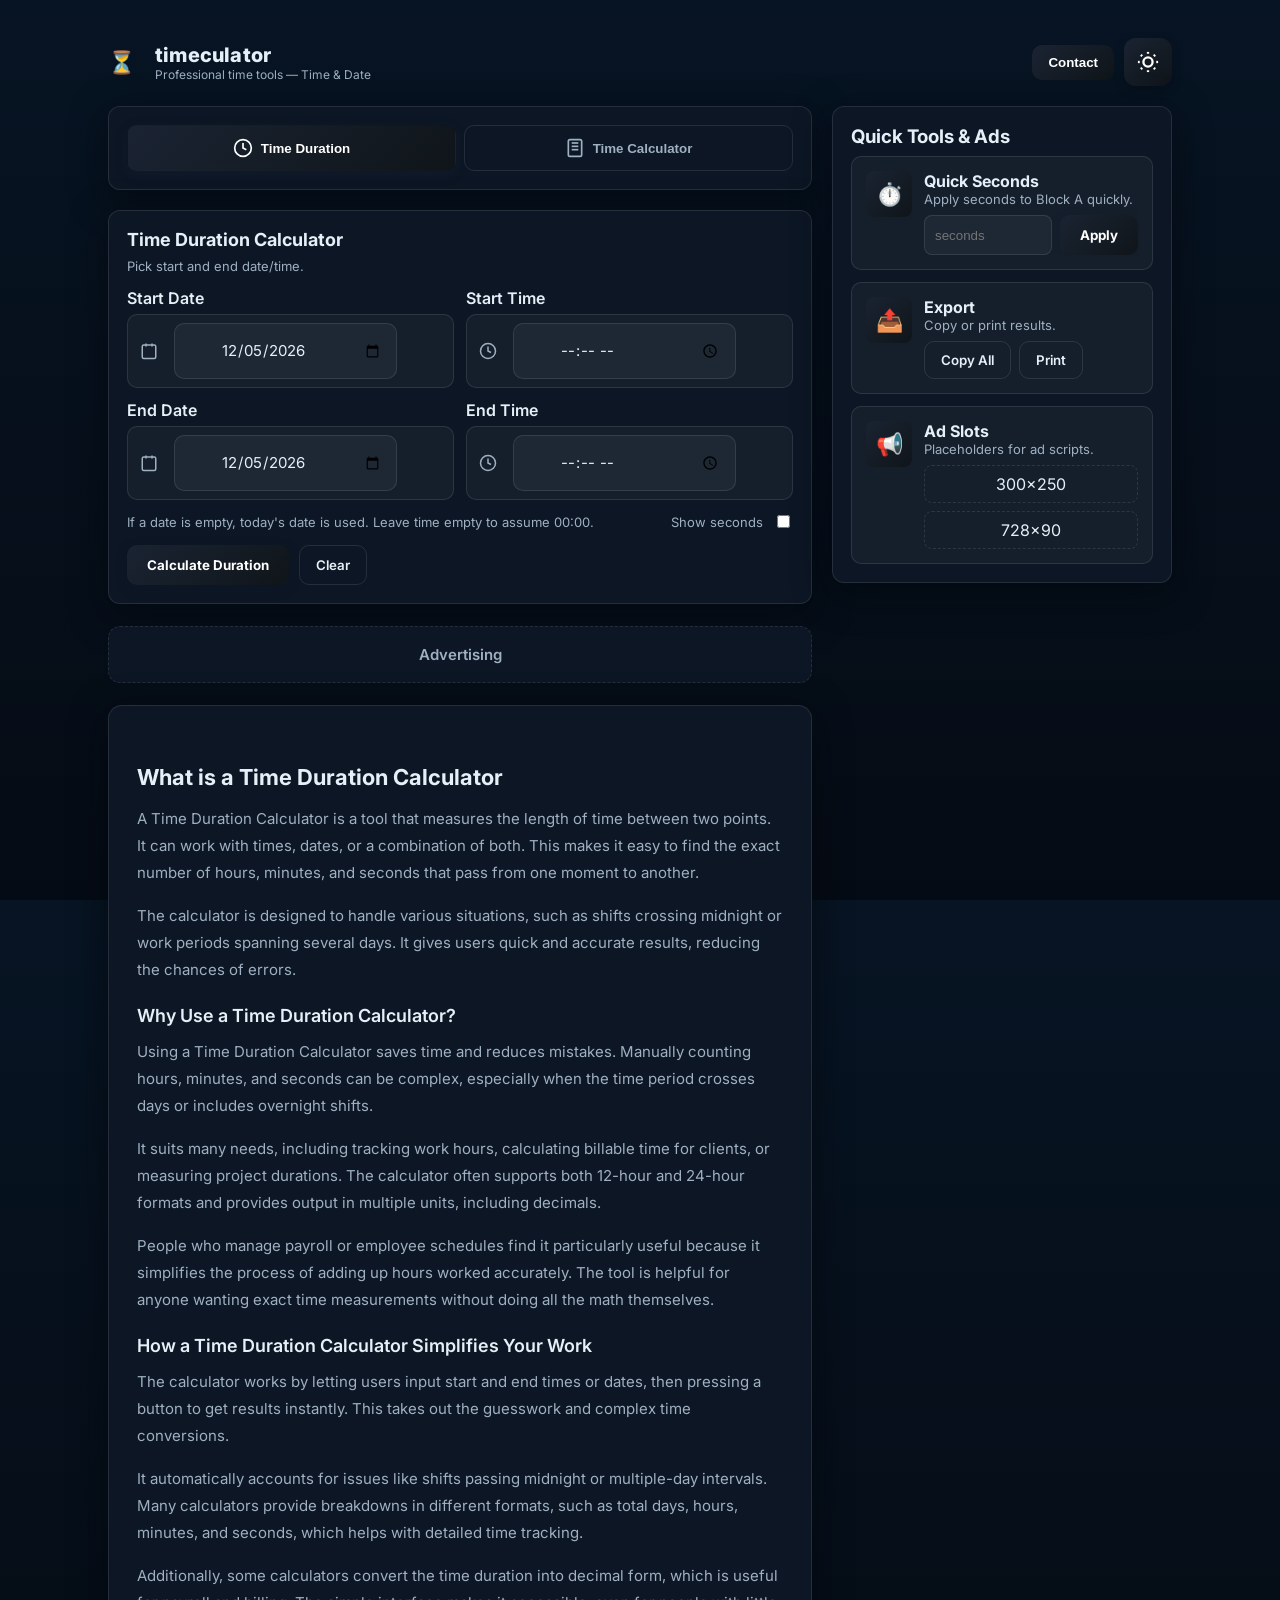
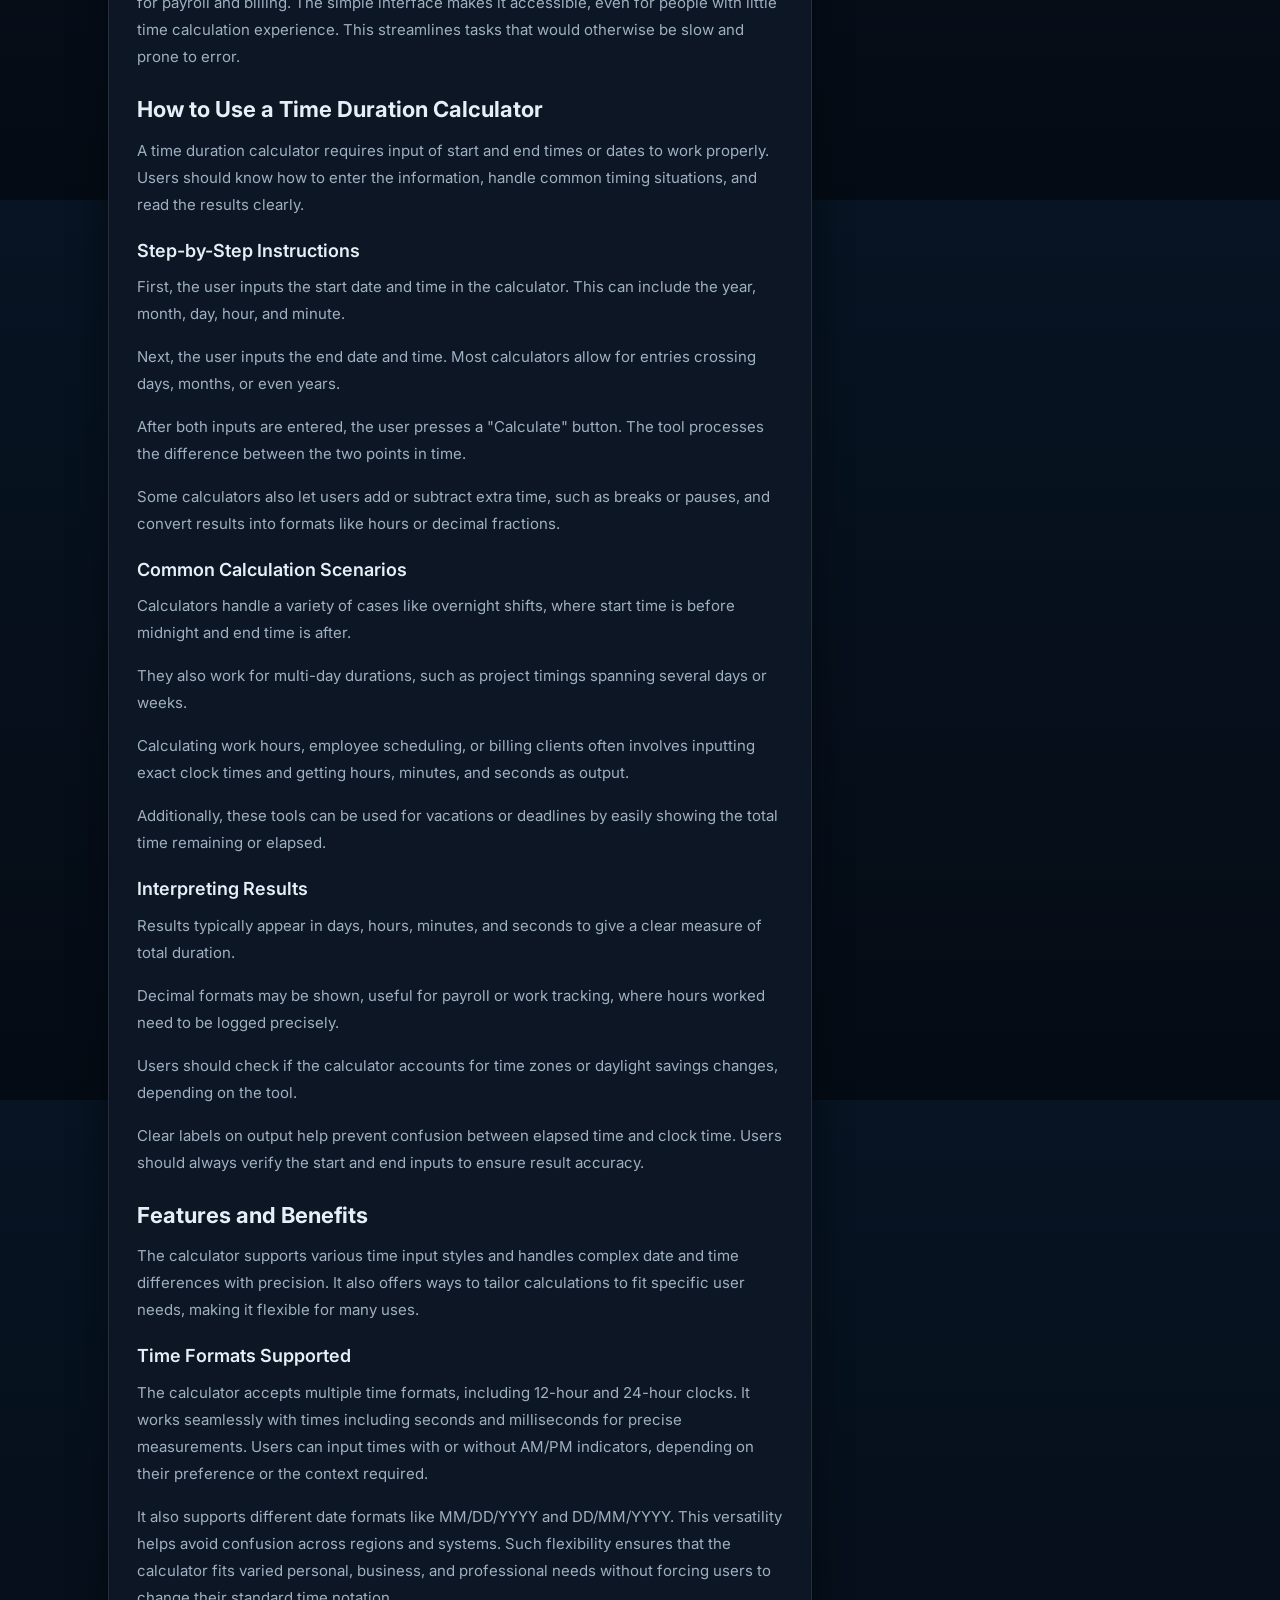
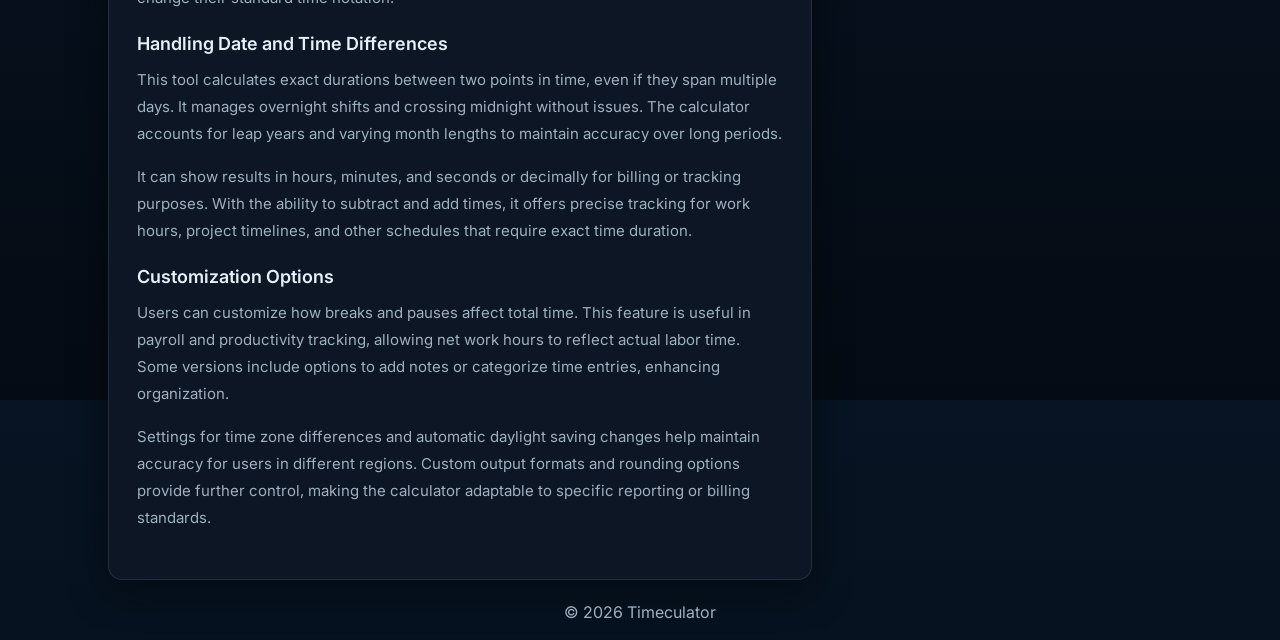
==== index.html @ 2ee6d4a3 "Add files via upload" ====
<!doctype html>
<html lang="en">
<head>
  <meta charset="utf-8" />
  <meta name="viewport" content="width=device-width, initial-scale=1" />
  <title>Time Duration Calculator</title>
  <link href="https://fonts.googleapis.com/css2?family=Inter:wght@300;400;600;700&display=swap" rel="stylesheet">
  <link rel="stylesheet" href="styles.css">
  <link rel="apple-touch-icon" sizes="180x180" href="favicon/apple-touch-icon.png">
  <link rel="icon" type="image/png" sizes="32x32" href="favicon/favicon-32x32.png">
  <link rel="icon" type="image/png" sizes="16x16" href="favicon/favicon-16x16.png">
  <link rel="manifest" href="favicon/site.webmanifest">
</head>
<body>
  <div class="wrap">
    <header>
      <div class="brand">
        <span style="font-size:22px;margin-right:6px">⏳</span>
        <div>
          <div class="title">timeculator</div>
          <div class="subtitle">Professional time tools — Time & Date</div>
        </div>
      </div>

      <div class="controls">
        <button id="contactOpen" class="contact-open" aria-haspopup="dialog">Contact</button>
        <button id="themeToggle" class="theme-btn" aria-label="Toggle theme" title="Toggle theme"></button>
      </div>
    </header>

    <main>
      <section>
        <!-- Calculator Mode Selector -->
        <div class="card mode-selector">
          <div class="mode-tabs">
            <button id="tabDuration" class="mode-tab active" data-mode="duration">
              <svg width="20" height="20" viewBox="0 0 24 24" fill="none" stroke="currentColor">
                <circle cx="12" cy="12" r="10"></circle>
                <polyline points="12 6 12 12 16 14"></polyline>
              </svg>
              Time Duration
            </button>
            <button id="tabCalculator" class="mode-tab" data-mode="calculator">
              <svg width="20" height="20" viewBox="0 0 24 24" fill="none" stroke="currentColor">
                <rect x="4" y="2" width="16" height="20" rx="2"></rect>
                <line x1="8" y1="6" x2="16" y2="6"></line>
                <line x1="8" y1="10" x2="16" y2="10"></line>
                <line x1="8" y1="14" x2="16" y2="14"></line>
              </svg>
              Time Calculator
            </button>
          </div>
        </div>

        <!-- Time Duration Calculator -->
        <div id="durationMode" class="card calculator-mode active">
          <h2>Time Duration Calculator</h2>
          <p class="muted" style="margin-top:8px">Pick start and end date/time.</p>

          <div style="margin-top:14px" class="form-grid duration">
            <div>
              <label style="font-weight:600;margin-bottom:6px;display:block">Start Date</label>
              <div class="input-wrap">
                <svg class="input-icon" viewBox="0 0 24 24" fill="none" stroke="currentColor">
                  <rect x="3" y="4" width="18" height="18" rx="2"></rect>
                  <line x1="16" y1="2" x2="16" y2="6"></line>
                  <line x1="8" y1="2" x2="8" y2="6"></line>
                </svg>
                <input id="startDate" type="date" />
              </div>
            </div>
            <div>
              <label style="font-weight:600;margin-bottom:6px;display:block">Start Time</label>
              <div class="input-wrap">
                <svg class="input-icon" viewBox="0 0 24 24" fill="none" stroke="currentColor">
                  <circle cx="12" cy="12" r="10"></circle>
                  <polyline points="12 6 12 12 16 14"></polyline>
                </svg>
                <input id="startTime" type="time" />
              </div>
            </div>

            <div>
              <label style="font-weight:600;margin-bottom:6px;display:block">End Date</label>
              <div class="input-wrap">
                <svg class="input-icon" viewBox="0 0 24 24" fill="none" stroke="currentColor">
                  <rect x="3" y="4" width="18" height="18" rx="2"></rect>
                  <line x1="16" y1="2" x2="16" y2="6"></line>
                  <line x1="8" y1="2" x2="8" y2="6"></line>
                </svg>
                <input id="endDate" type="date" />
              </div>
            </div>
            <div>
              <label style="font-weight:600;margin-bottom:6px;display:block">End Time</label>
              <div class="input-wrap">
                <svg class="input-icon" viewBox="0 0 24 24" fill="none" stroke="currentColor">
                  <circle cx="12" cy="12" r="10"></circle>
                  <polyline points="12 6 12 12 16 14"></polyline>
                </svg>
                <input id="endTime" type="time" />
              </div>
            </div>
          </div>

          <div style="margin-top:12px;display:flex;align-items:center;justify-content:space-between;flex-wrap:wrap;gap:10px">
            <div class="muted">If a date is empty, today's date is used. Leave time empty to assume 00:00.</div>
            <label class="muted" style="display:flex;align-items:center;gap:8px">
              Show seconds 
              <input id="showSeconds" type="checkbox" style="margin-left:6px;cursor:pointer" />
            </label>
          </div>

          <div class="actions">
            <button id="calcDuration" class="primary">Calculate Duration</button>
            <button id="clearDuration" class="ghost">Clear</button>
          </div>

          <div id="durationResult" class="result-card" style="margin-top:14px;display:none">
            <div class="result-header">
              <div class="big-number" id="durationMain">0d 0h 0m</div>
              <div class="result-subtitle" id="durationSub">Detailed breakdown below</div>
              <div class="result-pills" id="durationPills"></div>
              <div class="result-meta" id="durationMeta"></div>
            </div>
            <div class="result-actions">
              <button id="copyDuration" class="ghost">Copy</button>
              <button id="shareDuration" class="ghost">Share</button>
            </div>
          </div>
        </div>

        <!-- Time Calculator (Block A ± Block B) -->
        <div id="calculatorMode" class="card calculator-mode">
          <h2>Time Calculator (Block A ± Block B)</h2>
          <p class="muted" style="margin-top:8px">Enter Day / Hour / Minute / Second for each block, then choose Add or Subtract.</p>

          <div style="margin-top:14px" class="form-grid blocks">
            <div class="input-wrap">
              <svg class="input-icon" viewBox="0 0 24 24" fill="none" stroke="currentColor">
                <path d="M3 12h18"></path>
              </svg>
              <input id="aDays" type="number" inputmode="numeric" min="0" placeholder="Days" />
              <div class="stepper">
                <button class="step-up" data-target="aDays" type="button">+</button>
                <button class="step-down" data-target="aDays" type="button">−</button>
              </div>
            </div>

            <div class="input-wrap">
              <svg class="input-icon" viewBox="0 0 24 24" fill="none" stroke="currentColor">
                <path d="M12 2v4"/><path d="M12 18v4"/>
              </svg>
              <input id="aHours" type="number" inputmode="numeric" min="0" max="23" placeholder="Hours" />
              <div class="stepper">
                <button class="step-up" data-target="aHours" type="button">+</button>
                <button class="step-down" data-target="aHours" type="button">−</button>
              </div>
            </div>

            <div class="input-wrap">
              <svg class="input-icon" viewBox="0 0 24 24" fill="none" stroke="currentColor">
                <path d="M21 12v6a2 2 0 0 1-2 2H5"/>
              </svg>
              <input id="aMinutes" type="number" inputmode="numeric" min="0" max="59" placeholder="Minutes" />
              <div class="stepper">
                <button class="step-up" data-target="aMinutes" type="button">+</button>
                <button class="step-down" data-target="aMinutes" type="button">−</button>
              </div>
            </div>

            <div class="input-wrap">
              <svg class="input-icon" viewBox="0 0 24 24" fill="none" stroke="currentColor">
                <circle cx="12" cy="12" r="3"/>
              </svg>
              <input id="aSeconds" type="number" inputmode="numeric" min="0" max="59" placeholder="Seconds" />
              <div class="stepper">
                <button class="step-up" data-target="aSeconds" type="button">+</button>
                <button class="step-down" data-target="aSeconds" type="button">−</button>
              </div>
            </div>

            <div style="grid-column:1/-1;margin-top:6px">
              <label style="font-weight:600;margin-bottom:6px;display:block">Operation</label>
              <select id="opType2">
                <option value="add">Add (A + B)</option>
                <option value="subtract">Subtract (A − B)</option>
              </select>
            </div>

            <div class="input-wrap">
              <svg class="input-icon" viewBox="0 0 24 24" fill="none" stroke="currentColor">
                <path d="M3 12h18"></path>
              </svg>
              <input id="bDays" type="number" inputmode="numeric" min="0" placeholder="Days" />
              <div class="stepper">
                <button class="step-up" data-target="bDays" type="button">+</button>
                <button class="step-down" data-target="bDays" type="button">−</button>
              </div>
            </div>

            <div class="input-wrap">
              <svg class="input-icon" viewBox="0 0 24 24" fill="none" stroke="currentColor">
                <path d="M12 2v4"/><path d="M12 18v4"/>
              </svg>
              <input id="bHours" type="number" inputmode="numeric" min="0" max="23" placeholder="Hours" />
              <div class="stepper">
                <button class="step-up" data-target="bHours" type="button">+</button>
                <button class="step-down" data-target="bHours" type="button">−</button>
              </div>
            </div>

            <div class="input-wrap">
              <svg class="input-icon" viewBox="0 0 24 24" fill="none" stroke="currentColor">
                <path d="M21 12v6a2 2 0 0 1-2 2H5"/>
              </svg>
              <input id="bMinutes" type="number" inputmode="numeric" min="0" max="59" placeholder="Minutes" />
              <div class="stepper">
                <button class="step-up" data-target="bMinutes" type="button">+</button>
                <button class="step-down" data-target="bMinutes" type="button">−</button>
              </div>
            </div>

            <div class="input-wrap">
              <svg class="input-icon" viewBox="0 0 24 24" fill="none" stroke="currentColor">
                <circle cx="12" cy="12" r="3"/>
              </svg>
              <input id="bSeconds" type="number" inputmode="numeric" min="0" max="59" placeholder="Seconds" />
              <div class="stepper">
                <button class="step-up" data-target="bSeconds" type="button">+</button>
                <button class="step-down" data-target="bSeconds" type="button">−</button>
              </div>
            </div>
          </div>

          <div class="actions">
            <button id="calcTime2" class="primary">Calculate</button>
            <button id="clearTime2" class="ghost">Clear</button>
          </div>

          <div id="timeResult" class="result-card" style="margin-top:14px;display:none">
            <div class="result-header">
              <div class="big-number" id="timeMain">0d 0h 0m</div>
              <div class="result-subtitle" id="timeSub">Normalized result below</div>
              <div class="result-pills" id="timePills"></div>
              <div class="result-meta" id="timeMeta"></div>
            </div>
            <div class="result-actions">
              <button id="copyTime" class="ghost">Copy</button>
              <button id="shareTime" class="ghost">Share</button>
            </div>
          </div>
        </div>

        <!-- AD BETWEEN -->
        <div id="ads-between-tools" class="ad-area" style="margin:22px 0">
          <div class="muted" style="font-size:15px">Advertising</div>
        </div>

        <!-- Explanation -->
        <div id="siteNotes" class="explanation-area" style="margin-top:18px">
<h2>What is a Time Duration Calculator</h2>
<p>A Time Duration Calculator is a tool that measures the length of time between two points. It can work with times, dates, or a combination of both. This makes it easy to find the exact number of hours, minutes, and seconds that pass from one moment to another.</p>
<p>The calculator is designed to handle various situations, such as shifts crossing midnight or work periods spanning several days. It gives users quick and accurate results, reducing the chances of errors.</p>
<h3>Why Use a Time Duration Calculator?</h3>
<p>Using a Time Duration Calculator saves time and reduces mistakes. Manually counting hours, minutes, and seconds can be complex, especially when the time period crosses days or includes overnight shifts.</p>
<p>It suits many needs, including tracking work hours, calculating billable time for clients, or measuring project durations. The calculator often supports both 12-hour and 24-hour formats and provides output in multiple units, including decimals.</p>
<p>People who manage payroll or employee schedules find it particularly useful because it simplifies the process of adding up hours worked accurately. The tool is helpful for anyone wanting exact time measurements without doing all the math themselves.</p>
<h3>How a Time Duration Calculator Simplifies Your Work</h3>
<p>The calculator works by letting users input start and end times or dates, then pressing a button to get results instantly. This takes out the guesswork and complex time conversions.</p>
<p>It automatically accounts for issues like shifts passing midnight or multiple-day intervals. Many calculators provide breakdowns in different formats, such as total days, hours, minutes, and seconds, which helps with detailed time tracking.</p>
<p>Additionally, some calculators convert the time duration into decimal form, which is useful for payroll and billing. The simple interface makes it accessible, even for people with little time calculation experience. This streamlines tasks that would otherwise be slow and prone to error.</p>

<h2>How to Use a Time Duration Calculator</h2>
<p>A time duration calculator requires input of start and end times or dates to work properly. Users should know how to enter the information, handle common timing situations, and read the results clearly.</p>
<h3>Step-by-Step Instructions</h3>
<p>First, the user inputs the start date and time in the calculator. This can include the year, month, day, hour, and minute.</p>
<p>Next, the user inputs the end date and time. Most calculators allow for entries crossing days, months, or even years.</p>
<p>After both inputs are entered, the user presses a "Calculate" button. The tool processes the difference between the two points in time.</p>
<p>Some calculators also let users add or subtract extra time, such as breaks or pauses, and convert results into formats like hours or decimal fractions.</p>
<h3>Common Calculation Scenarios</h3>
<p>Calculators handle a variety of cases like overnight shifts, where start time is before midnight and end time is after.</p>
<p>They also work for multi-day durations, such as project timings spanning several days or weeks.</p>
<p>Calculating work hours, employee scheduling, or billing clients often involves inputting exact clock times and getting hours, minutes, and seconds as output.</p>
<p>Additionally, these tools can be used for vacations or deadlines by easily showing the total time remaining or elapsed.</p>
<h3>Interpreting Results</h3>
<p>Results typically appear in days, hours, minutes, and seconds to give a clear measure of total duration.</p>
<p>Decimal formats may be shown, useful for payroll or work tracking, where hours worked need to be logged precisely.</p>
<p>Users should check if the calculator accounts for time zones or daylight savings changes, depending on the tool.</p>
<p>Clear labels on output help prevent confusion between elapsed time and clock time. Users should always verify the start and end inputs to ensure result accuracy.</p>

<h2>Features and Benefits</h2>
<p>The calculator supports various time input styles and handles complex date and time differences with precision. It also offers ways to tailor calculations to fit specific user needs, making it flexible for many uses.</p>
<h3>Time Formats Supported</h3>
<p>The calculator accepts multiple time formats, including 12-hour and 24-hour clocks. It works seamlessly with times including seconds and milliseconds for precise measurements. Users can input times with or without AM/PM indicators, depending on their preference or the context required.</p>
<p>It also supports different date formats like MM/DD/YYYY and DD/MM/YYYY. This versatility helps avoid confusion across regions and systems. Such flexibility ensures that the calculator fits varied personal, business, and professional needs without forcing users to change their standard time notation.</p>
<h3>Handling Date and Time Differences</h3>
<p>This tool calculates exact durations between two points in time, even if they span multiple days. It manages overnight shifts and crossing midnight without issues. The calculator accounts for leap years and varying month lengths to maintain accuracy over long periods.</p>
<p>It can show results in hours, minutes, and seconds or decimally for billing or tracking purposes. With the ability to subtract and add times, it offers precise tracking for work hours, project timelines, and other schedules that require exact time duration.</p>
<h3>Customization Options</h3>
<p>Users can customize how breaks and pauses affect total time. This feature is useful in payroll and productivity tracking, allowing net work hours to reflect actual labor time. Some versions include options to add notes or categorize time entries, enhancing organization.</p>
<p>Settings for time zone differences and automatic daylight saving changes help maintain accuracy for users in different regions. Custom output formats and rounding options provide further control, making the calculator adaptable to specific reporting or billing standards.</p>
        </div>
      </section>

      <!-- Sidebar -->
      <aside>
        <div class="card">
          <h3 style="margin:0 0 8px 0">Quick Tools & Ads</h3>
          <div style="display:grid;gap:12px">
            <div class="sidebar-item">
              <div class="icon">⏱️</div>
              <div style="flex:1">
                <div style="font-weight:700">Quick Seconds</div>
                <div class="muted" style="font-size:13px">Apply seconds to Block A quickly.</div>
                <div style="display:flex;gap:8px;margin-top:8px">
                  <input id="quickSeconds" type="number" placeholder="seconds" style="padding:10px;border-radius:8px;border:1px solid var(--input-border);flex:1;background:var(--input-bg);color:var(--text)" />
                  <button id="quickAdd" class="primary">Apply</button>
                </div>
              </div>
            </div>

            <div class="sidebar-item">
              <div class="icon">📤</div>
              <div style="flex:1">
                <div style="font-weight:700">Export</div>
                <div class="muted" style="font-size:13px">Copy or print results.</div>
                <div style="display:flex;gap:8px;margin-top:8px">
                  <button id="copyAll" class="ghost">Copy All</button>
                  <button id="printPage" class="ghost">Print</button>
                </div>
              </div>
            </div>

            <div class="sidebar-item">
              <div class="icon">📢</div>
              <div style="flex:1">
                <div style="font-weight:700">Ad Slots</div>
                <div class="muted" style="font-size:13px">Placeholders for ad scripts.</div>
                <div style="display:grid;gap:8px;margin-top:8px">
                  <div style="padding:8px;border:1px dashed var(--input-border);border-radius:8px;text-align:center">300×250</div>
                  <div style="padding:8px;border:1px dashed var(--input-border);border-radius:8px;text-align:center">728×90</div>
                </div>
              </div>
            </div>
          </div>
        </div>
      </aside>
    </main>

    <footer style="margin-top:22px;text-align:center;color:var(--muted)">
      <div>© <span id="curYear"></span> Timeculator</div>
    </footer>
  </div>

  <!-- CONTACT MODAL -->
  <div id="modalBackdrop" class="modal-backdrop" aria-hidden="true">
    <div class="modal" role="dialog" aria-modal="true" aria-labelledby="contactTitle">
      <div class="modal-head" style="margin-bottom:12px">
        <div style="display:flex;gap:12px;align-items:center">
          <svg width="36" height="36" viewBox="0 0 24 24" fill="none" stroke="currentColor">
            <path d="M21 15v4a2 2 0 0 1-2 2H5l-4-4V5a2 2 0 0 1 2-2h14a2 2 0 0 1 2 2z"/>
          </svg>
          <div>
            <div id="contactTitle" style="font-weight:700">Contact Us</div>
            <div class="muted" style="font-size:13px">We typically reply within 24 hours</div>
          </div>
        </div>
        <button id="closeModal" class="close-btn" aria-label="Close modal">✕</button>
      </div>

      <form id="contactForm" action="https://formspree.io/f/yourFormID" method="POST" style="display:grid;gap:10px">
        <label class="muted" style="font-weight:600;font-size:13px">Name</label>
        <div class="input-wrap">
          <svg class="input-icon" viewBox="0 0 24 24" fill="none" stroke="currentColor">
            <path d="M20 21v-2a4 4 0 0 0-3-3.87"/>
            <path d="M4 21v-2a4 4 0 0 1 3-3.87"/>
            <circle cx="12" cy="7" r="4"/>
          </svg>
          <input id="contactName" name="name" type="text" placeholder="Your name" required />
        </div>

        <label class="muted" style="font-weight:600;font-size:13px">Email</label>
        <div class="input-wrap">
          <svg class="input-icon" viewBox="0 0 24 24" fill="none" stroke="currentColor">
            <path d="M4 4h16v16H4z"/>
            <polyline points="22,6 12,13 2,6"/>
          </svg>
          <input id="contactEmail" name="email" type="email" placeholder="you@example.com" required />
        </div>

        <label class="muted" style="font-weight:600;font-size:13px">Message</label>
        <textarea id="contactMessage" name="message" rows="5" placeholder="How can we help?" required style="padding-left:14px"></textarea>

        <div style="display:flex;gap:10px;align-items:center;justify-content:flex-end">
          <div id="formspreeStatus" class="form-status muted" aria-live="polite"></div>
          <button type="submit" class="primary">Send message</button>
          <button type="button" id="cancelModal" class="ghost">Cancel</button>
        </div>
      </form>
    </div>
  </div>

  <script src="app.js"></script>
</body>
</html>
---- styles.css ----
/* ===== CSS VARIABLES ===== */
:root {
  --bg: #071423;
  --card: #0c1624;
  --text: #e5eff7;
  --muted: #9fb0c1;
  --accent-start: #2dd4bf;
  --accent-end: #2aa3b2;
  --glass: rgba(255, 255, 255, 0.06);
  --shadow: 0 10px 36px rgba(2, 6, 12, 0.6);
  --btn-start: #1a2332;
  --btn-end: #0f1519;
  --input-bg: rgba(255, 255, 255, 0.04);
  --input-border: rgba(255, 255, 255, 0.1);
  --radius: 12px;
  --max-width: 1100px;
  --touch: 48px;
}

.light {
  --bg: #f8fafc;
  --card: #ffffff;
  --text: #0f172a;
  --muted: #64748b;
  --accent-start: #1e293b;
  --accent-end: #334155;
  --glass: rgba(15, 23, 42, 0.08);
  --shadow: 0 4px 20px rgba(15, 23, 42, 0.08);
  --btn-start: #1e293b;
  --btn-end: #0f172a;
  --input-bg: #f8fafc;
  --input-border: #e2e8f0;
}

/* ===== BASE STYLES ===== */
* {
  box-sizing: border-box;
}

html,
body {
  height: 100%;
  margin: 0;
}

body {
  font-family: Inter, system-ui, -apple-system, 'Segoe UI', Roboto, 'Helvetica Neue', Arial, sans-serif;
  background: linear-gradient(180deg, #071423 0%, #050b14 100%);
  color: var(--text);
  -webkit-font-smoothing: antialiased;
  -moz-osx-font-smoothing: grayscale;
}

.light body,
body.light,
html.light body {
  background: linear-gradient(180deg, #f8fafc 0%, #e2e8f0 100%);
}

.wrap {
  max-width: var(--max-width);
  margin: 20px auto;
  padding: 18px;
}

/* ===== HEADER ===== */
header {
  display: flex;
  align-items: center;
  justify-content: space-between;
  gap: 16px;
  margin-bottom: 20px;
}

.brand {
  display: flex;
  gap: 14px;
  align-items: center;
}

.brand svg {
  width: 48px;
  height: 48px;
}

.title {
  font-weight: 800;
  font-size: 20px;
  letter-spacing: 0.2px;
}

.subtitle {
  font-size: 12px;
  color: var(--muted);
}

.controls {
  display: flex;
  gap: 10px;
  align-items: center;
}

.theme-btn {
  width: 48px;
  height: 48px;
  border-radius: 12px;
  border: 0;
  background: linear-gradient(135deg, var(--btn-start), var(--btn-end));
  color: white;
  font-weight: 700;
  cursor: pointer;
  display: inline-flex;
  align-items: center;
  justify-content: center;
  transition: all 0.3s ease;
  box-shadow: 0 4px 12px rgba(0, 0, 0, 0.2);
  position: relative;
  overflow: hidden;
}

.light .theme-btn {
  box-shadow: 0 4px 12px rgba(30, 41, 59, 0.25);
}

.theme-btn::before {
  content: '';
  position: absolute;
  inset: 0;
  background: linear-gradient(135deg, rgba(255, 255, 255, 0.15), rgba(255, 255, 255, 0));
  opacity: 0;
  transition: opacity 0.3s ease;
}

.theme-btn:hover {
  transform: translateY(-2px) scale(1.05);
  box-shadow: 0 6px 20px rgba(0, 0, 0, 0.3);
}

.light .theme-btn:hover {
  box-shadow: 0 6px 20px rgba(30, 41, 59, 0.35);
}

.theme-btn:hover::before {
  opacity: 1;
}

.theme-btn:active {
  transform: translateY(0) scale(0.98);
}

.theme-btn svg {
  position: relative;
  z-index: 1;
  filter: drop-shadow(0 2px 4px rgba(0, 0, 0, 0.2));
}

.contact-open {
  background: linear-gradient(135deg, var(--btn-start), var(--btn-end));
  color: white;
  padding: 10px 16px;
  border-radius: 10px;
  border: 0;
  cursor: pointer;
  font-weight: 700;
  transition: transform 0.2s ease, box-shadow 0.2s ease;
}

.contact-open:hover {
  transform: translateY(-2px);
  box-shadow: 0 6px 16px rgba(0, 0, 0, 0.3);
}

/* ===== MAIN LAYOUT ===== */
main {
  display: grid;
  grid-template-columns: 1fr;
  gap: 20px;
}

@media (min-width: 1000px) {
  main {
    grid-template-columns: 1fr 340px;
  }
}

/* ===== CARD ===== */
.card {
  background: var(--card);
  border-radius: 12px;
  padding: 18px;
  box-shadow: var(--shadow);
  border: 1px solid var(--input-border);
}

h2 {
  margin: 0;
  font-size: 18px;
}

.muted {
  color: var(--muted);
  font-size: 13px;
}

/* ===== MODE SELECTOR ===== */
.mode-selector {
  margin-bottom: 20px;
}

.mode-tabs {
  display: flex;
  gap: 8px;
  flex-wrap: wrap;
}

.mode-tab {
  flex: 1;
  min-width: 150px;
  padding: 12px 16px;
  border-radius: 10px;
  border: 1px solid var(--input-border);
  background: transparent;
  color: var(--muted);
  font-weight: 600;
  cursor: pointer;
  display: flex;
  align-items: center;
  justify-content: center;
  gap: 8px;
  transition: all 0.2s ease;
}

.mode-tab:hover {
  background: var(--input-bg);
  border-color: var(--btn-start);
}

.mode-tab.active {
  background: linear-gradient(135deg, var(--btn-start), var(--btn-end));
  color: white;
  border-color: transparent;
  box-shadow: 0 4px 12px rgba(30, 41, 59, 0.25);
}

.mode-tab svg {
  stroke-width: 2;
}

/* ===== CALCULATOR MODES ===== */
.calculator-mode {
  display: none;
  animation: fadeIn 0.3s ease;
}

.calculator-mode.active {
  display: block;
}

@keyframes fadeIn {
  from {
    opacity: 0;
    transform: translateY(10px);
  }
  to {
    opacity: 1;
    transform: translateY(0);
  }
}

/* ===== FORM LAYOUT ===== */
.form-grid {
  display: grid;
  grid-template-columns: 1fr;
  gap: 12px;
}

@media (min-width: 720px) {
  .form-grid.duration {
    grid-template-columns: repeat(2, 1fr);
  }
  .form-grid.blocks {
    grid-template-columns: repeat(4, 1fr);
  }
}

/* ===== INPUT WRAPPER ===== */
.input-wrap {
  position: relative;
  display: flex;
  align-items: center;
  min-height: 56px;
  padding: 8px 56px 8px 46px;
  border-radius: 10px;
  background: var(--input-bg);
  border: 1px solid var(--input-border);
  box-sizing: border-box;
  overflow: visible;
  transition: all 0.2s ease;
}

.input-wrap:focus-within {
  border-color: var(--btn-start);
  box-shadow: 0 0 0 3px rgba(30, 41, 59, 0.1);
  background: var(--card);
}

.light .input-wrap:focus-within {
  box-shadow: 0 0 0 3px rgba(30, 41, 59, 0.08);
}

/* ===== INPUT ICON ===== */
.input-icon {
  position: absolute;
  left: 12px;
  top: 50%;
  transform: translateY(-50%);
  width: 18px;
  height: 18px;
  stroke-width: 2;
  color: var(--muted);
  pointer-events: none;
}

/* ===== INPUT FIELDS ===== */
.input-wrap input,
.input-wrap input[type="number"] {
  width: 100%;
  height: 100%;
  min-height: 42px;
  margin: 0;
  padding: 0;
  background: transparent;
  border: none;
  outline: none;
  color: var(--text);
  font-size: 15px;
  line-height: 1.6;
  box-sizing: border-box;
  font-family: inherit;
}

.input-wrap input::placeholder {
  color: var(--muted);
  opacity: 0.6;
  font-size: 13px;
}

input[type="date"],
input[type="time"] {
  width: 100%;
  padding: 14px 14px 14px 46px;
  min-height: 52px;
  border-radius: 10px;
  border: 1px solid var(--input-border);
  background: var(--input-bg);
  color: var(--text);
  font-size: 15px;
  transition: all 0.2s ease;
}

select {
  width: 100%;
  padding: 16px 44px 16px 16px;
  min-height: 52px;
  border-radius: 10px;
  border: 1px solid var(--input-border);
  background: var(--input-bg);
  color: var(--text);
  font-size: 15px;
  font-weight: 500;
  transition: all 0.2s ease;
  cursor: pointer;
  appearance: none;
}

select:hover {
  border-color: var(--btn-start);
  background: var(--card);
}

.light select:hover {
  background: #ffffff;
}

textarea {
  width: 100%;
  padding: 14px 16px;
  border-radius: 10px;
  border: 1px solid var(--input-border);
  background: var(--input-bg);
  color: var(--text);
  min-height: 120px;
  resize: vertical;
  line-height: 1.6;
  font-family: inherit;
  font-size: 15px;
  transition: all 0.2s ease;
}

input[type="text"] {
  padding: 14px 16px 14px 46px;
  min-height: 52px;
  border-radius: 10px;
  border: 1px solid var(--input-border);
  background: var(--input-bg);
  color: var(--text);
  font-size: 15px;
  transition: all 0.2s ease;
}

input:focus,
textarea:focus,
select:focus {
  outline: none;
  border-color: var(--btn-start);
  box-shadow: 0 0 0 3px rgba(30, 41, 59, 0.1);
  background: var(--card);
}

.light input:focus,
.light textarea:focus,
.light select:focus {
  background: #ffffff;
  box-shadow: 0 0 0 3px rgba(30, 41, 59, 0.08);
}

.input-wrap input::placeholder {
  color: var(--muted);
  opacity: 0.7;
}

/* Remove default number input spinners */
.input-wrap input[type="number"]::-webkit-outer-spin-button,
.input-wrap input[type="number"]::-webkit-inner-spin-button {
  -webkit-appearance: none;
  margin: 0;
  display: none;
}

.input-wrap input[type="number"] {
  -moz-appearance: textfield;
}

/* ===== CUSTOM STEPPER ===== */
.stepper {
  position: absolute;
  right: 10px;
  top: 50%;
  transform: translateY(-50%);
  display: flex;
  flex-direction: column;
  gap: 5px;
  z-index: 2;
}

.stepper button {
  width: 32px;
  height: 20px;
  padding: 0;
  margin: 0;
  font-size: 14px;
  font-weight: 600;
  line-height: 1;
  border-radius: 6px;
  border: 1px solid var(--input-border);
  background: var(--card);
  color: var(--text);
  cursor: pointer;
  display: inline-flex;
  align-items: center;
  justify-content: center;
  box-sizing: border-box;
  transition: all 0.15s ease;
}

.stepper button:hover {
  background: var(--btn-start);
  color: white;
  border-color: var(--btn-start);
  transform: scale(1.05);
}

.stepper button:active {
  transform: scale(0.98);
}

/* ===== SELECT ===== */
.light select {
  background-image: url("data:image/svg+xml,%3Csvg xmlns='http://www.w3.org/2000/svg' width='12' height='12' viewBox='0 0 12 12'%3E%3Cpath fill='%2364748b' d='M6 9L1 4h10z'/%3E%3C/svg%3E");
  background-repeat: no-repeat;
  background-position: right 14px center;
}

select {
  background-image: url("data:image/svg+xml,%3Csvg xmlns='http://www.w3.org/2000/svg' width='12' height='12' viewBox='0 0 12 12'%3E%3Cpath fill='%239fb0c1' d='M6 9L1 4h10z'/%3E%3C/svg%3E");
  background-repeat: no-repeat;
  background-position: right 14px center;
}

select option {
  background: var(--card);
  color: var(--text);
  padding: 10px;
}

/* ===== BUTTONS ===== */
.actions {
  display: flex;
  gap: 10px;
  margin-top: 14px;
  flex-wrap: wrap;
}

button.primary {
  background: linear-gradient(135deg, var(--btn-start), var(--btn-end));
  border: 0;
  color: white;
  padding: 12px 20px;
  border-radius: 10px;
  font-weight: 700;
  cursor: pointer;
  box-shadow: 0 4px 12px rgba(15, 23, 42, 0.25);
  transition: all 0.2s ease;
  font-family: inherit;
}

button.primary:hover {
  transform: translateY(-2px);
  box-shadow: 0 6px 16px rgba(15, 23, 42, 0.35);
} 10px;
  font-weight: 700;
  cursor: pointer;
  box-shadow: 0 4px 12px rgba(45, 212, 191, 0.3);
  transition: all 0.2s ease;
  font-family: inherit;
}

button.primary:hover {
  transform: translateY(-2px);
  box-shadow: 0 6px 16px rgba(45, 212, 191, 0.4);
}

button.ghost {
  background: transparent;
  border: 1px solid var(--input-border);
  padding: 10px 16px;
  border-radius: 10px;
  cursor: pointer;
  color: var(--text);
  font-weight: 600;
  transition: all 0.2s ease;
  font-family: inherit;
}

button.ghost:hover {
  background: var(--input-bg);
  border-color: var(--btn-start);
  color: var(--btn-start);
}

/* ===== RESULTS ===== */
.result-card {
  display: grid;
  grid-template-columns: 1fr;
  gap: 20px;
  padding: 24px;
  border-radius: 14px;
  border: 1px solid var(--input-border);
  background: linear-gradient(135deg, var(--input-bg), transparent);
  box-shadow: var(--shadow);
}

.result-header {
  display: flex;
  flex-direction: column;
  gap: 10px;
}

.big-number {
  font-weight: 800;
  font-size: 32px;
  color: var(--text);
  letter-spacing: -0.02em;
  line-height: 1.2;
  background: linear-gradient(135deg, #1e293b 0%, #ffffff 100%);
  -webkit-background-clip: text;
  -webkit-text-fill-color: transparent;
  background-clip: text;
  display: inline-block;
}

.light .big-number {
  background: linear-gradient(135deg, #1e293b 0%, #334155 100%);
  -webkit-background-clip: text;
  -webkit-text-fill-color: transparent;
  background-clip: text;
}

/* Fallback for browsers that don't support background-clip */
@supports not (background-clip: text) or not (-webkit-background-clip: text) {
  .big-number {
    color: var(--text);
    background: none;
    -webkit-text-fill-color: initial;
  }
}

.result-subtitle {
  color: var(--muted);
  font-size: 14px;
  font-weight: 500;
  line-height: 1.5;
}

.result-pills {
  display: flex;
  gap: 10px;
  flex-wrap: wrap;
  margin-top: 8px;
}

.pill {
  background: linear-gradient(135deg, var(--btn-start), var(--btn-end));
  color: white;
  padding: 8px 16px;
  border-radius: 999px;
  font-weight: 700;
  font-size: 14px;
  box-shadow: 0 2px 8px rgba(15, 23, 42, 0.25);
  transition: transform 0.2s ease;
}

.pill:hover {
  transform: translateY(-2px);
}

.result-meta {
  font-family: 'SF Mono', 'Monaco', 'Courier New', monospace;
  background: var(--card);
  border-radius: 10px;
  padding: 16px;
  white-space: pre-wrap;
  font-size: 13px;
  line-height: 1.8;
  border: 1px solid var(--input-border);
  color: var(--muted);
  margin-top: 12px;
}

.result-actions {
  display: flex;
  gap: 10px;
  flex-wrap: wrap;
  margin-top: 12px;
}

.result-actions button {
  flex: 1;
  min-width: 120px;
}

@media (min-width: 640px) {
  .result-card {
    grid-template-columns: 1fr auto;
  }
  
  .result-actions {
    flex-direction: column;
  }
  
  .result-actions button {
    flex: none;
    width: 100%;
  }
}

/* ===== AD AREA ===== */
.ad-area {
  display: flex;
  align-items: center;
  justify-content: center;
  gap: 10px;
  padding: 18px;
  border-radius: 12px;
  border: 1px dashed var(--input-border);
  background: var(--card);
  color: var(--muted);
  font-weight: 600;
}

/* ===== EXPLANATION AREA ===== */
.explanation-area {
  padding: 32px 28px;
  border-radius: 14px;
  border: 1px solid var(--input-border);
  background: var(--card);
  box-shadow: var(--shadow);
}

.explanation-area h1 {
  font-size: 28px;
  font-weight: 800;
  margin: 0 0 16px 0;
  color: var(--text);
  line-height: 1.3;
  letter-spacing: -0.02em;
}

.explanation-area h2 {
  font-size: 22px;
  font-weight: 700;
  margin: 24px 0 12px 0;
  color: var(--text);
  line-height: 1.4;
}

.explanation-area h3 {
  font-size: 18px;
  font-weight: 600;
  margin: 20px 0 10px 0;
  color: var(--text);
  line-height: 1.4;
}

.explanation-area p {
  color: var(--muted);
  line-height: 1.8;
  margin: 0 0 16px 0;
  font-size: 15px;
}

.explanation-area ul,
.explanation-area ol {
  color: var(--muted);
  line-height: 1.8;
  margin: 0 0 16px 0;
  padding-left: 24px;
}

.explanation-area li {
  margin-bottom: 8px;
  font-size: 15px;
}

.explanation-area a {
  color: var(--btn-start);
  text-decoration: underline;
  transition: opacity 0.2s ease;
}

.explanation-area a:hover {
  opacity: 0.7;
}

.explanation-area strong {
  color: var(--text);
  font-weight: 600;
}

.explanation-area code {
  background: var(--input-bg);
  padding: 2px 6px;
  border-radius: 4px;
  font-family: 'SF Mono', 'Monaco', 'Courier New', monospace;
  font-size: 14px;
  border: 1px solid var(--input-border);
}

/* ===== SIDEBAR ===== */
aside .card {
  position: sticky;
  top: 22px;
}

.sidebar-item {
  display: flex;
  gap: 12px;
  align-items: flex-start;
  padding: 14px;
  border-radius: 10px;
  border: 1px solid var(--input-border);
  background: var(--input-bg);
  transition: all 0.2s ease;
  overflow: hidden;
}

.sidebar-item > div:last-child {
  flex: 1;
  min-width: 0;
  overflow: hidden;
}

.sidebar-item input[type="number"] {
  width: 100%;
  min-width: 0;
}

.sidebar-item .action-row,
.sidebar-item > div > div:last-child {
  display: flex;
  gap: 6px;
  flex-wrap: wrap;
}

.sidebar-item .action-row button {
  flex: 1;
  min-width: 0;
  font-size: 13px;
  padding: 8px 10px;
  white-space: nowrap;
  overflow: hidden;
  text-overflow: ellipsis;
}

.sidebar-item:hover {
  border-color: var(--btn-start);
  box-shadow: 0 2px 8px rgba(30, 41, 59, 0.15);
}

.icon {
  width: 46px;
  height: 46px;
  border-radius: 8px;
  background: linear-gradient(135deg, var(--btn-start), var(--btn-end));
  display: flex;
  align-items: center;
  justify-content: center;
  font-size: 22px;
  flex-shrink: 0;
}

/* ===== MODAL ===== */
.modal-backdrop {
  position: fixed;
  inset: 0;
  background: rgba(2, 6, 12, 0.8);
  backdrop-filter: blur(4px);
  display: none;
  align-items: center;
  justify-content: center;
  padding: 18px;
  z-index: 120;
  animation: fadeIn 0.2s ease;
}

.modal {
  background: var(--card);
  padding: 24px;
  border-radius: 14px;
  width: 100%;
  max-width: 520px;
  box-shadow: 0 20px 60px rgba(0, 0, 0, 0.5);
  border: 1px solid var(--input-border);
  animation: slideUp 0.3s ease;
}

@keyframes slideUp {
  from {
    opacity: 0;
    transform: translateY(20px);
  }
  to {
    opacity: 1;
    transform: translateY(0);
  }
}

.modal .modal-head {
  display: flex;
  align-items: center;
  justify-content: space-between;
  gap: 12px;
}

.modal .close-btn {
  background: transparent;
  border: 0;
  color: var(--muted);
  cursor: pointer;
  padding: 8px;
  border-radius: 8px;
  font-size: 20px;
  transition: all 0.2s ease;
}

.modal .close-btn:hover {
  background: var(--input-bg);
  color: var(--text);
}

/* ===== FOOTER ===== */
footer,
footer * {
  color: var(--muted);
}

/* ===== RESPONSIVE ===== */
@media (max-width: 720px) {
  .result-card {
    grid-template-columns: 1fr;
  }

  .result-pills {
    justify-content: flex-start;
  }

  .result-actions {
    flex-direction: row;
  }
  
  .result-actions button {
    flex: 1;
  }
  
  .big-number {
    font-size: 26px;
  }
  
  .explanation-area {
    padding: 24px 20px;
  }
  
  .explanation-area h1 {
    font-size: 24px;
  }
}

@media (max-width: 520px) {
  .wrap {
    padding: 12px;
  }

  .theme-btn {
    width: 44px;
    height: 44px;
  }

  .brand .title {
    font-size: 18px;
  }

  .stepper {
    right: 8px;
    gap: 4px;
  }

  .stepper button {
    width: 28px;
    height: 18px;
    font-size: 13px;
  }

  .input-wrap {
    padding: 8px 50px 8px 42px;
    min-height: 54px;
  }

  .mode-tabs {
    flex-direction: column;
  }

  .mode-tab {
    min-width: 100%;
  }
  
  .big-number {
    font-size: 22px;
  }
  
  .explanation-area {
    padding: 20px 16px;
  }
  
  .explanation-area h1 {
    font-size: 22px;
  }
}

@media (max-width: 420px) {
  .input-wrap {
    padding: 8px 48px 8px 40px;
  }

  .big-number {
    font-size: 20px;
  }

  .contact-open {
    padding: 8px 12px;
    font-size: 14px;
  }
  
  .input-wrap input {
    font-size: 14px;
  }
  
  .input-wrap input::placeholder {
    font-size: 12px;
  }
  
  .stepper button {
    width: 26px;
    height: 17px;
  }
  
  .explanation-area h1 {
    font-size: 20px;
  }
  
  .explanation-area h2 {
    font-size: 18px;
  }
}
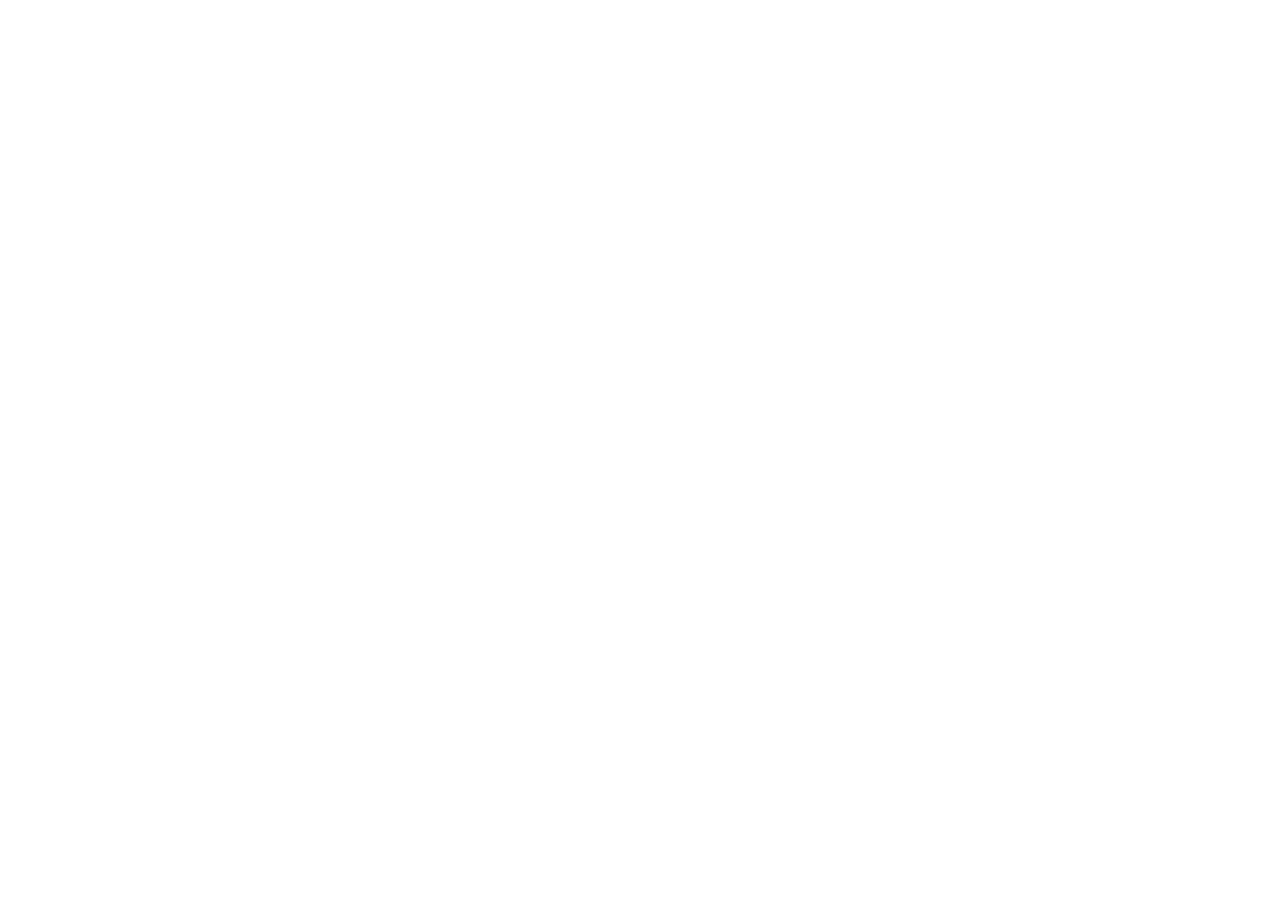
==== commit b452a1ee: "Add files via upload" ====
--- a/index.html
+++ b/index.html
@@ -3,6 +3,7 @@
 <head>
   <meta charset="utf-8" />
   <meta name="viewport" content="width=device-width, initial-scale=1" />
+  <meta http-equiv="refresh" content="0; url=https://timeculator.org/">
   <title>Time Duration Calculator</title>
   <link href="https://fonts.googleapis.com/css2?family=Inter:wght@300;400;600;700&display=swap" rel="stylesheet">
   <link rel="stylesheet" href="styles.css">
